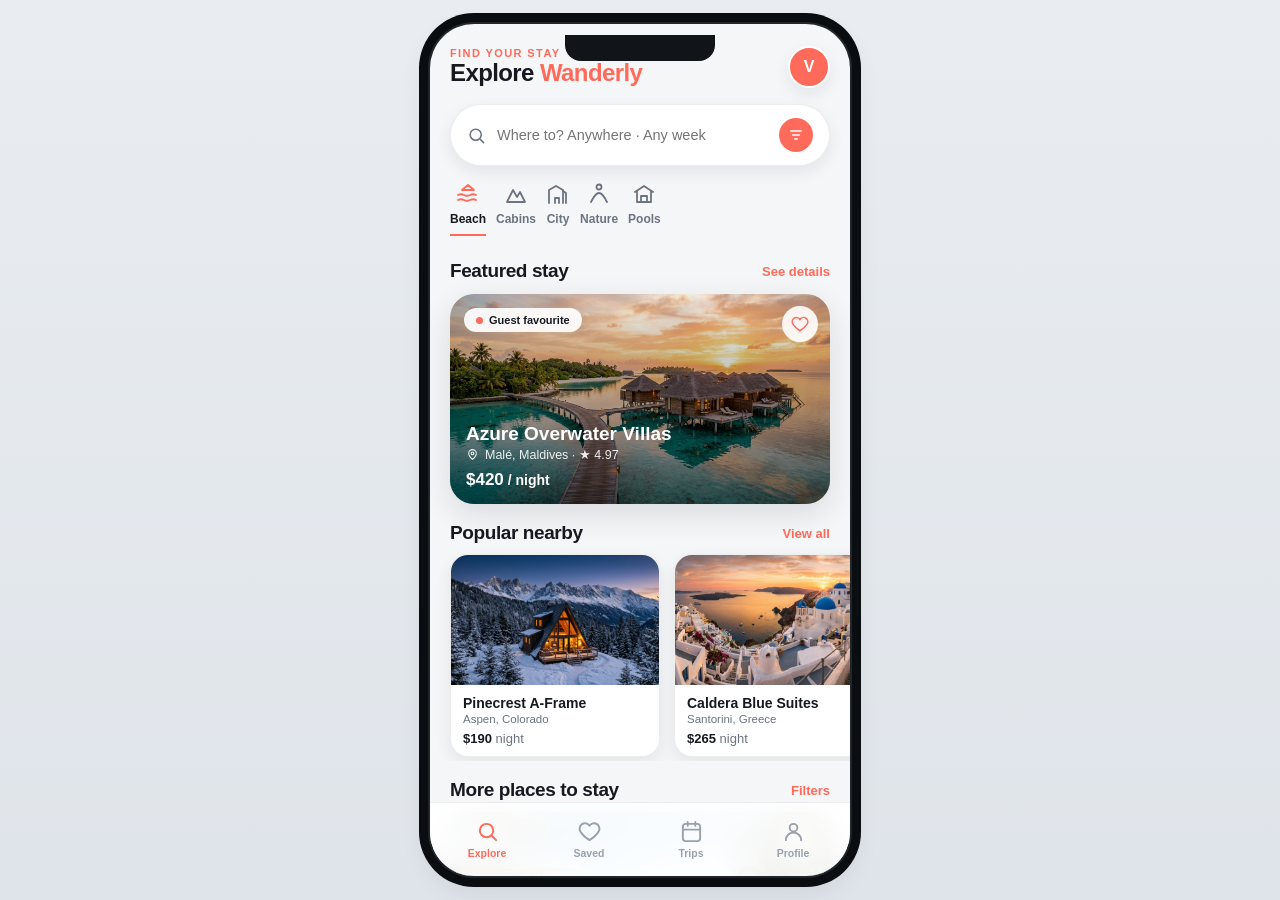
==== index.html @ ebbc182e "Wanderly — stays & travel booking app UI (6 screens, light theme)" ====
<!DOCTYPE html>
<html lang="en">
<head>
  <meta charset="UTF-8" />
  <meta name="viewport" content="width=device-width, initial-scale=1, viewport-fit=cover" />
  <meta name="theme-color" content="#f5f6f8" />
  <meta name="description" content="Wanderly — a clean, light-themed stays & travel booking app UI concept. 6 responsive screens, no dependencies." />
  <title>Wanderly — Stays Booking App UI</title>
  <link rel="stylesheet" href="css/styles.css" />
</head>
<body>
<div class="device">
  <div class="app">

    <!-- ===================== EXPLORE / HOME ===================== -->
    <main class="screen is-active" id="s-explore" aria-label="Explore">
      <div class="top">
        <div>
          <div class="eyebrow" style="color:var(--accent)">Find your stay</div>
          <h1>Explore <span>Wanderly</span></h1>
        </div>
        <button class="avatar letter" data-go="profile" aria-label="Profile">V</button>
      </div>

      <div class="searchbar">
        <svg viewBox="0 0 24 24" fill="none" stroke="currentColor" stroke-width="2" stroke-linecap="round"><circle cx="11" cy="11" r="7"/><path d="M21 21l-4-4"/></svg>
        <input placeholder="Where to? Anywhere · Any week" aria-label="Search destinations" />
        <span class="filter"><svg viewBox="0 0 24 24" fill="none" stroke="currentColor" stroke-width="2" stroke-linecap="round"><path d="M4 6h16M7 12h10M10 18h4"/></svg></span>
      </div>

      <div class="cats">
        <button class="cat is-active"><svg viewBox="0 0 24 24" fill="none" stroke="currentColor" stroke-width="1.8" stroke-linecap="round" stroke-linejoin="round"><path d="M2 18c2-1 4-1 6 0s4 1 6 0 4-1 6 0"/><path d="M2 13c2-1 4-1 6 0s4 1 6 0 4-1 6 0"/><path d="M12 3l6 5H6l6-5Z"/></svg>Beach</button>
        <button class="cat"><svg viewBox="0 0 24 24" fill="none" stroke="currentColor" stroke-width="1.8" stroke-linecap="round" stroke-linejoin="round"><path d="M3 20l6-12 4 7 3-5 5 10z"/></svg>Cabins</button>
        <button class="cat"><svg viewBox="0 0 24 24" fill="none" stroke="currentColor" stroke-width="1.8" stroke-linecap="round" stroke-linejoin="round"><path d="M3 21V8l7-4 7 4v13"/><path d="M9 21v-5h4v5"/><path d="M20 21V11l-3-2"/></svg>City</button>
        <button class="cat"><svg viewBox="0 0 24 24" fill="none" stroke="currentColor" stroke-width="1.8" stroke-linecap="round" stroke-linejoin="round"><path d="M4 20c3-6 5-9 8-9s5 3 8 9"/><circle cx="12" cy="5" r="2.5"/></svg>Nature</button>
        <button class="cat"><svg viewBox="0 0 24 24" fill="none" stroke="currentColor" stroke-width="1.8" stroke-linecap="round" stroke-linejoin="round"><path d="M3 10l9-6 9 6"/><path d="M5 9v11h14V9"/><path d="M9 20v-6h6v6"/></svg>Pools</button>
      </div>

      <div class="section-head"><div class="sec-title">Featured stay</div><button class="link" data-stay="beach">See details</button></div>
      <div class="feature" data-stay="beach">
        <img src="images/hero.jpg" alt="Azure Overwater Villas" />
        <div class="grad"></div>
        <span class="tag"><span class="dot"></span> Guest favourite</span>
        <button class="fav" data-fav aria-label="Save"><svg viewBox="0 0 24 24" fill="none" stroke="currentColor" stroke-width="2"><path d="M12 21s-7-4.5-9.5-9A5.2 5.2 0 0 1 12 6a5.2 5.2 0 0 1 9.5 6c-2.5 4.5-9.5 9-9.5 9Z"/></svg></button>
        <div class="info">
          <h3>Azure Overwater Villas</h3>
          <p><svg width="13" height="13" viewBox="0 0 24 24" fill="none" stroke="currentColor" stroke-width="2"><path d="M12 21s-7-6-7-11a7 7 0 0 1 14 0c0 5-7 11-7 11Z"/><circle cx="12" cy="10" r="2.5"/></svg> Malé, Maldives · ★ 4.97</p>
          <div class="price"><b>$420</b> / night</div>
        </div>
      </div>

      <div class="section-head"><div class="sec-title">Popular nearby</div><button class="link">View all</button></div>
      <div class="hscroll">
        <div class="hcard" data-stay="mountain"><div class="ph"><img src="images/mountain.jpg" alt=""></div><div class="b"><h3>Pinecrest A-Frame</h3><div class="loc">Aspen, Colorado</div><div class="price"><b>$190</b> <span class="muted">night</span></div></div></div>
        <div class="hcard" data-stay="city"><div class="ph"><img src="images/city.jpg" alt=""></div><div class="b"><h3>Caldera Blue Suites</h3><div class="loc">Santorini, Greece</div><div class="price"><b>$265</b> <span class="muted">night</span></div></div></div>
        <div class="hcard" data-stay="safari"><div class="ph"><img src="images/safari.jpg" alt=""></div><div class="b"><h3>Savanna Lodge</h3><div class="loc">Maasai Mara, Kenya</div><div class="price"><b>$310</b> <span class="muted">night</span></div></div></div>
      </div>

      <div class="section-head"><div class="sec-title">More places to stay</div><button class="link" data-go="search">Filters</button></div>
      <div class="listings">
        <article class="listing" data-stay="beachhouse">
          <div class="ph"><img src="images/beachhouse.jpg" alt=""><span class="badge">Pool</span><button class="fav" data-fav aria-label="Save"><svg viewBox="0 0 24 24" fill="none" stroke="currentColor" stroke-width="2"><path d="M12 21s-7-4.5-9.5-9A5.2 5.2 0 0 1 12 6a5.2 5.2 0 0 1 9.5 6c-2.5 4.5-9.5 9-9.5 9Z"/></svg></button></div>
          <div class="body"><div class="r1"><h3>Palmview Infinity Villa</h3><span class="stars"><svg viewBox="0 0 24 24" fill="currentColor"><path d="M12 2l2.9 6.3 6.9.6-5.2 4.6 1.6 6.8L12 17.8 5.8 20.9l1.6-6.8L2.2 8.9l6.9-.6z"/></svg>4.90</span></div><div class="loc"><svg viewBox="0 0 24 24" fill="none" stroke="currentColor" stroke-width="2"><path d="M12 21s-7-6-7-11a7 7 0 0 1 14 0c0 5-7 11-7 11Z"/></svg>Bali, Indonesia</div><div class="price"><b>$280</b> / night · free cancellation</div></div>
        </article>
        <article class="listing" data-stay="room">
          <div class="ph"><img src="images/room.jpg" alt=""><span class="badge">Central</span><button class="fav" data-fav aria-label="Save"><svg viewBox="0 0 24 24" fill="none" stroke="currentColor" stroke-width="2"><path d="M12 21s-7-4.5-9.5-9A5.2 5.2 0 0 1 12 6a5.2 5.2 0 0 1 9.5 6c-2.5 4.5-9.5 9-9.5 9Z"/></svg></button></div>
          <div class="body"><div class="r1"><h3>The Nordic Loft</h3><span class="stars"><svg viewBox="0 0 24 24" fill="currentColor"><path d="M12 2l2.9 6.3 6.9.6-5.2 4.6 1.6 6.8L12 17.8 5.8 20.9l1.6-6.8L2.2 8.9l6.9-.6z"/></svg>4.85</span></div><div class="loc"><svg viewBox="0 0 24 24" fill="none" stroke="currentColor" stroke-width="2"><path d="M12 21s-7-6-7-11a7 7 0 0 1 14 0c0 5-7 11-7 11Z"/></svg>Copenhagen, Denmark</div><div class="price"><b>$145</b> / night · superhost</div></div>
        </article>
      </div>
    </main>

    <!-- ===================== SEARCH RESULTS ===================== -->
    <main class="screen" id="s-search" aria-label="Search results">
      <div class="topbar">
        <button class="back" data-go="explore" aria-label="Back"><svg viewBox="0 0 24 24" fill="none" stroke="currentColor" stroke-width="2.2" stroke-linecap="round" stroke-linejoin="round"><path d="M15 18l-6-6 6-6"/></svg></button>
        <div><h2>Bali, Indonesia</h2><div class="muted" style="font-size:12.5px">Aug 20–25 · 2 guests · 128 stays</div></div>
      </div>
      <div class="cats" style="padding-top:6px">
        <button class="cat is-active"><svg viewBox="0 0 24 24" fill="none" stroke="currentColor" stroke-width="1.8" stroke-linecap="round"><path d="M4 6h16M7 12h10M10 18h4"/></svg>Filters</button>
        <button class="cat"><svg viewBox="0 0 24 24" fill="none" stroke="currentColor" stroke-width="1.8" stroke-linecap="round"><path d="M12 2v20M2 12h20"/></svg>Price</button>
        <button class="cat"><svg viewBox="0 0 24 24" fill="none" stroke="currentColor" stroke-width="1.8" stroke-linecap="round" stroke-linejoin="round"><path d="M3 10l9-6 9 6"/><path d="M5 9v11h14V9"/></svg>Type</button>
        <button class="cat"><svg viewBox="0 0 24 24" fill="none" stroke="currentColor" stroke-width="1.8" stroke-linecap="round"><path d="M12 2l2.9 6.3 6.9.6-5.2 4.6 1.6 6.8L12 17.8"/></svg>Rating</button>
      </div>
      <div class="listings" style="padding-top:8px">
        <article class="listing" data-stay="beachhouse"><div class="ph"><img src="images/beachhouse.jpg" alt=""><span class="badge">Pool</span><button class="fav" data-fav><svg viewBox="0 0 24 24" fill="none" stroke="currentColor" stroke-width="2"><path d="M12 21s-7-4.5-9.5-9A5.2 5.2 0 0 1 12 6a5.2 5.2 0 0 1 9.5 6c-2.5 4.5-9.5 9-9.5 9Z"/></svg></button></div><div class="body"><div class="r1"><h3>Palmview Infinity Villa</h3><span class="stars"><svg viewBox="0 0 24 24" fill="currentColor"><path d="M12 2l2.9 6.3 6.9.6-5.2 4.6 1.6 6.8L12 17.8 5.8 20.9l1.6-6.8L2.2 8.9l6.9-.6z"/></svg>4.90</span></div><div class="loc"><svg viewBox="0 0 24 24" fill="none" stroke="currentColor" stroke-width="2"><path d="M12 21s-7-6-7-11a7 7 0 0 1 14 0c0 5-7 11-7 11Z"/></svg>Uluwatu, Bali</div><div class="price"><b>$280</b> / night</div></div></article>
        <article class="listing" data-stay="beach"><div class="ph"><img src="images/hero.jpg" alt=""><span class="badge">Guest favourite</span><button class="fav" data-fav><svg viewBox="0 0 24 24" fill="none" stroke="currentColor" stroke-width="2"><path d="M12 21s-7-4.5-9.5-9A5.2 5.2 0 0 1 12 6a5.2 5.2 0 0 1 9.5 6c-2.5 4.5-9.5 9-9.5 9Z"/></svg></button></div><div class="body"><div class="r1"><h3>Azure Overwater Villas</h3><span class="stars"><svg viewBox="0 0 24 24" fill="currentColor"><path d="M12 2l2.9 6.3 6.9.6-5.2 4.6 1.6 6.8L12 17.8 5.8 20.9l1.6-6.8L2.2 8.9l6.9-.6z"/></svg>4.97</span></div><div class="loc"><svg viewBox="0 0 24 24" fill="none" stroke="currentColor" stroke-width="2"><path d="M12 21s-7-6-7-11a7 7 0 0 1 14 0c0 5-7 11-7 11Z"/></svg>Nusa Dua, Bali</div><div class="price"><b>$420</b> / night</div></div></article>
        <article class="listing" data-stay="room"><div class="ph"><img src="images/room.jpg" alt=""><span class="badge">Central</span><button class="fav" data-fav><svg viewBox="0 0 24 24" fill="none" stroke="currentColor" stroke-width="2"><path d="M12 21s-7-4.5-9.5-9A5.2 5.2 0 0 1 12 6a5.2 5.2 0 0 1 9.5 6c-2.5 4.5-9.5 9-9.5 9Z"/></svg></button></div><div class="body"><div class="r1"><h3>The Nordic Loft</h3><span class="stars"><svg viewBox="0 0 24 24" fill="currentColor"><path d="M12 2l2.9 6.3 6.9.6-5.2 4.6 1.6 6.8L12 17.8 5.8 20.9l1.6-6.8L2.2 8.9l6.9-.6z"/></svg>4.85</span></div><div class="loc"><svg viewBox="0 0 24 24" fill="none" stroke="currentColor" stroke-width="2"><path d="M12 21s-7-6-7-11a7 7 0 0 1 14 0c0 5-7 11-7 11Z"/></svg>Seminyak, Bali</div><div class="price"><b>$145</b> / night</div></div></article>
      </div>
    </main>

    <!-- ===================== PROPERTY DETAIL ===================== -->
    <main class="screen" id="s-detail" aria-label="Property detail" style="padding-bottom:calc(env(safe-area-inset-bottom) + 92px)">
      <div class="gallery">
        <img id="dImg" src="images/hero.jpg" alt="Stay photo" />
        <button class="back-abs" data-go="explore" aria-label="Back"><svg viewBox="0 0 24 24" fill="none" stroke="currentColor" stroke-width="2.2" stroke-linecap="round" stroke-linejoin="round"><path d="M15 18l-6-6 6-6"/></svg></button>
        <button class="fav-abs" data-fav aria-label="Save"><svg viewBox="0 0 24 24" fill="none" stroke="currentColor" stroke-width="2"><path d="M12 21s-7-4.5-9.5-9A5.2 5.2 0 0 1 12 6a5.2 5.2 0 0 1 9.5 6c-2.5 4.5-9.5 9-9.5 9Z"/></svg></button>
        <div class="dots"><i class="on"></i><i></i><i></i><i></i></div>
      </div>
      <div class="detail-body">
        <h1 id="dName">Azure Overwater Villas</h1>
        <div class="sub">
          <span class="loc"><svg viewBox="0 0 24 24" fill="none" stroke="currentColor" stroke-width="2"><path d="M12 21s-7-6-7-11a7 7 0 0 1 14 0c0 5-7 11-7 11Z"/><circle cx="12" cy="10" r="2.5"/></svg><span id="dLoc">Malé, Maldives</span></span>
          <span class="stars"><svg viewBox="0 0 24 24" fill="currentColor"><path d="M12 2l2.9 6.3 6.9.6-5.2 4.6 1.6 6.8L12 17.8 5.8 20.9l1.6-6.8L2.2 8.9l6.9-.6z"/></svg><span id="dRating">4.97</span> <span class="muted" id="dReviews" style="font-weight:600">(284 reviews)</span></span>
        </div>

        <div class="host">
          <div class="h-av" id="dHostLetter">A</div>
          <div><b>Hosted by Amara</b><span>Superhost · 6 years hosting</span></div>
          <button class="msg" aria-label="Message host"><svg viewBox="0 0 24 24" fill="none" stroke="currentColor" stroke-width="2" stroke-linecap="round" stroke-linejoin="round"><path d="M21 15a2 2 0 0 1-2 2H7l-4 4V5a2 2 0 0 1 2-2h14a2 2 0 0 1 2 2z"/></svg></button>
        </div>

        <div class="sec-title" style="margin-bottom:12px">What this place offers</div>
        <div class="amenities">
          <div class="amenity"><span class="ic"><svg viewBox="0 0 24 24" fill="none" stroke="currentColor" stroke-width="2" stroke-linecap="round"><path d="M5 13a7 7 0 0 1 14 0"/><path d="M3 13h18M12 3v3"/></svg></span> Free WiFi</div>
          <div class="amenity"><span class="ic"><svg viewBox="0 0 24 24" fill="none" stroke="currentColor" stroke-width="2" stroke-linecap="round" stroke-linejoin="round"><path d="M2 15c2-1 4-1 6 0s4 1 6 0 4-1 6 0"/><path d="M2 19c2-1 4-1 6 0s4 1 6 0 4-1 6 0"/><path d="M6 11V5a2 2 0 0 1 4 0"/></svg></span> Infinity pool</div>
          <div class="amenity"><span class="ic"><svg viewBox="0 0 24 24" fill="none" stroke="currentColor" stroke-width="2" stroke-linecap="round" stroke-linejoin="round"><path d="M3 9l9-6 9 6v11H3z"/><path d="M9 21v-6h6v6"/></svg></span> Ocean view</div>
          <div class="amenity"><span class="ic"><svg viewBox="0 0 24 24" fill="none" stroke="currentColor" stroke-width="2" stroke-linecap="round" stroke-linejoin="round"><rect x="3" y="11" width="18" height="10" rx="2"/><path d="M7 11V7a5 5 0 0 1 10 0v4"/></svg></span> Self check-in</div>
          <div class="amenity"><span class="ic"><svg viewBox="0 0 24 24" fill="none" stroke="currentColor" stroke-width="2" stroke-linecap="round" stroke-linejoin="round"><path d="M3 7h18v10H3z"/><path d="M3 10h18"/></svg></span> Breakfast</div>
          <div class="amenity"><span class="ic"><svg viewBox="0 0 24 24" fill="none" stroke="currentColor" stroke-width="2" stroke-linecap="round" stroke-linejoin="round"><circle cx="12" cy="12" r="9"/><path d="M12 7v5l3 2"/></svg></span> 24/7 concierge</div>
        </div>

        <div class="sec-title" style="margin:20px 0 6px">About this stay</div>
        <p class="about">Wake up above a turquoise lagoon in a private overwater villa. Floor-to-ceiling glass, a sun deck with direct ocean access, and a personal concierge. The ultimate escape for couples and families seeking calm and luxury.</p>
      </div>
      <div class="reserve-bar">
        <div class="p"><b id="dPrice">$420</b> <span>/ night · Aug 20–25</span></div>
        <button class="btn btn-primary" id="reserveBtn">Reserve</button>
      </div>
    </main>

    <!-- ===================== BOOKING / CHECKOUT ===================== -->
    <main class="screen" id="s-booking" aria-label="Booking" style="padding-bottom:calc(env(safe-area-inset-bottom) + 96px)">
      <div class="topbar">
        <button class="back" data-go="detail" aria-label="Back"><svg viewBox="0 0 24 24" fill="none" stroke="currentColor" stroke-width="2.2" stroke-linecap="round" stroke-linejoin="round"><path d="M15 18l-6-6 6-6"/></svg></button>
        <div><h2>Confirm &amp; pay</h2></div>
      </div>

      <div class="pad">
        <div class="card mini-listing" style="margin-bottom:16px">
          <img id="bImg" src="images/hero.jpg" alt="">
          <div><b id="bName">Azure Overwater Villas</b><span id="bLoc">Malé, Maldives</span><span class="stars" style="margin-top:4px"><svg viewBox="0 0 24 24" fill="currentColor"><path d="M12 2l2.9 6.3 6.9.6-5.2 4.6 1.6 6.8L12 17.8 5.8 20.9l1.6-6.8L2.2 8.9l6.9-.6z"/></svg>4.97 · Guest favourite</span></div>
        </div>

        <div class="eyebrow" style="margin-bottom:8px">Your trip</div>
        <div class="card" style="margin-bottom:16px">
          <div class="field"><div><div class="lbl">Dates</div><div class="val">Aug 20 – 25, 2026</div></div><button class="link">Edit</button></div>
          <div class="field"><div><div class="lbl">Nights</div><div class="val" id="bNights">5 nights</div></div>
            <div class="stepper"><button id="nMinus" aria-label="Fewer nights">−</button><b id="bNightsN">5</b><button id="nPlus" aria-label="More nights">+</button></div>
          </div>
          <div class="field"><div><div class="lbl">Guests</div><div class="val"><span id="bGuests">2</span> guests</div></div>
            <div class="stepper"><button id="gMinus" aria-label="Fewer guests">−</button><b id="bGuestsN">2</b><button id="gPlus" aria-label="More guests">+</button></div>
          </div>
        </div>

        <div class="eyebrow" style="margin-bottom:8px">Price details</div>
        <div class="card" style="margin-bottom:16px">
          <div class="breakdown">
            <div class="line"><span id="bLineNights">$420 × 5 nights</span><span id="bSub">$2,100</span></div>
            <div class="line"><span>Cleaning fee</span><span>$45</span></div>
            <div class="line"><span>Service fee</span><span id="bFee">$252</span></div>
            <div class="line total"><span>Total (USD)</span><span id="bTotal">$2,397</span></div>
          </div>
        </div>

        <div class="eyebrow" style="margin-bottom:8px">Pay with</div>
        <div class="card pay" style="margin-bottom:6px">
          <span class="brand">VISA</span>
          <div><b>•••• •••• •••• 4291</b><span>Expires 08/28</span></div>
          <button class="chg">Change</button>
        </div>
        <div class="field-error" id="bookErr"></div>
      </div>

      <div class="reserve-bar">
        <div class="p"><b id="bTotal2">$2,397</b> <span>total</span></div>
        <button class="btn btn-primary" id="confirmBtn">Confirm &amp; pay</button>
      </div>
    </main>

    <!-- ===================== TRIPS ===================== -->
    <main class="screen" id="s-trips" aria-label="Trips">
      <div class="top"><div><h1 style="font-size:24px">Your trips</h1></div></div>
      <div class="tabs">
        <button class="tab is-active" data-tab="upcoming">Upcoming</button>
        <button class="tab" data-tab="past">Past</button>
      </div>
      <div class="pad" id="tripsUpcoming">
        <div class="trip" data-stay="beach"><img src="images/hero.jpg" alt=""><div class="t"><b>Azure Overwater Villas</b><div class="loc">Malé, Maldives</div><div class="when"><svg viewBox="0 0 24 24" fill="none" stroke="currentColor" stroke-width="2"><rect x="3" y="4" width="18" height="18" rx="3"/><path d="M3 10h18M8 2v4M16 2v4"/></svg>Aug 20 – 25, 2026</div></div><span class="status upcoming">Upcoming</span></div>
        <div class="trip" data-stay="mountain"><img src="images/mountain.jpg" alt=""><div class="t"><b>Pinecrest A-Frame Cabin</b><div class="loc">Aspen, Colorado</div><div class="when"><svg viewBox="0 0 24 24" fill="none" stroke="currentColor" stroke-width="2"><rect x="3" y="4" width="18" height="18" rx="3"/><path d="M3 10h18M8 2v4M16 2v4"/></svg>Dec 12 – 18, 2026</div></div><span class="status confirmed">Confirmed</span></div>
      </div>
      <div class="pad hidden" id="tripsPast">
        <div class="trip" data-stay="city"><img src="images/city.jpg" alt=""><div class="t"><b>Caldera Blue Suites</b><div class="loc">Santorini, Greece</div><div class="when"><svg viewBox="0 0 24 24" fill="none" stroke="currentColor" stroke-width="2"><rect x="3" y="4" width="18" height="18" rx="3"/><path d="M3 10h18M8 2v4M16 2v4"/></svg>May 3 – 9, 2026</div></div><span class="status confirmed">Completed</span></div>
        <div class="trip" data-stay="room"><img src="images/room.jpg" alt=""><div class="t"><b>The Nordic Loft</b><div class="loc">Copenhagen, Denmark</div><div class="when"><svg viewBox="0 0 24 24" fill="none" stroke="currentColor" stroke-width="2"><rect x="3" y="4" width="18" height="18" rx="3"/><path d="M3 10h18M8 2v4M16 2v4"/></svg>Feb 1 – 4, 2026</div></div><span class="status confirmed">Completed</span></div>
      </div>
    </main>

    <!-- ===================== PROFILE ===================== -->
    <main class="screen" id="s-profile" aria-label="Profile">
      <div class="top"><div><h1 style="font-size:24px">Profile</h1></div></div>
      <div class="p-head">
        <div class="big letter">V</div>
        <h2>Victor Mwangi</h2>
        <p>victor@email.com · Member since 2026</p>
      </div>
      <div class="kpis">
        <div class="kpi"><b class="accent">12</b><span>trips</span></div>
        <div class="kpi"><b>8</b><span>saved</span></div>
        <div class="kpi"><b>4.9</b><span>rating</span></div>
      </div>
      <div class="section-head"><div class="sec-title">Account</div></div>
      <div class="list-card">
        <button class="list-row"><span class="ic"><svg viewBox="0 0 24 24" fill="none" stroke="currentColor" stroke-width="2" stroke-linecap="round"><circle cx="12" cy="8" r="4"/><path d="M4 21a8 8 0 0 1 16 0"/></svg></span><b>Personal information</b><span class="chev">›</span></button>
        <button class="list-row" data-go="trips"><span class="ic"><svg viewBox="0 0 24 24" fill="none" stroke="currentColor" stroke-width="2" stroke-linecap="round"><rect x="3" y="4" width="18" height="18" rx="3"/><path d="M3 10h18M8 2v4M16 2v4"/></svg></span><b>My trips</b><span class="chev">›</span></button>
        <button class="list-row"><span class="ic"><svg viewBox="0 0 24 24" fill="none" stroke="currentColor" stroke-width="2"><path d="M12 21s-7-4.5-9.5-9A5.2 5.2 0 0 1 12 6a5.2 5.2 0 0 1 9.5 6c-2.5 4.5-9.5 9-9.5 9Z"/></svg></span><b>Wishlists</b><span class="chev">›</span></button>
        <button class="list-row"><span class="ic"><svg viewBox="0 0 24 24" fill="none" stroke="currentColor" stroke-width="2"><rect x="2" y="5" width="20" height="14" rx="3"/><path d="M2 10h20"/></svg></span><b>Payment methods</b><span class="chev">›</span></button>
      </div>
      <div class="section-head"><div class="sec-title">Settings</div></div>
      <div class="list-card" style="margin-bottom:20px">
        <button class="list-row"><span class="ic"><svg viewBox="0 0 24 24" fill="none" stroke="currentColor" stroke-width="2" stroke-linecap="round"><path d="M18 8a6 6 0 1 0-12 0c0 7-3 9-3 9h18s-3-2-3-9"/></svg></span><b>Notifications</b><span class="chev">›</span></button>
        <button class="list-row"><span class="ic"><svg viewBox="0 0 24 24" fill="none" stroke="currentColor" stroke-width="2" stroke-linecap="round"><circle cx="12" cy="12" r="9"/><path d="M2 12h20M12 3a15 15 0 0 1 0 18M12 3a15 15 0 0 0 0 18"/></svg></span><b>Language &amp; currency</b><span class="chev">›</span></button>
        <button class="list-row"><span class="ic"><svg viewBox="0 0 24 24" fill="none" stroke="currentColor" stroke-width="2" stroke-linecap="round"><path d="M9 21H5a2 2 0 0 1-2-2V5a2 2 0 0 1 2-2h4M16 17l5-5-5-5M21 12H9"/></svg></span><b style="color:var(--accent-dark)">Log out</b><span class="chev">›</span></button>
      </div>
    </main>

    <!-- ===================== BOTTOM NAV ===================== -->
    <nav class="nav" aria-label="Primary">
      <button class="nav-item is-active" data-go="explore" aria-current="page"><svg viewBox="0 0 24 24" fill="none" stroke="currentColor" stroke-width="2" stroke-linecap="round"><circle cx="11" cy="11" r="7"/><path d="M21 21l-4-4"/></svg>Explore</button>
      <button class="nav-item" data-go="search"><svg viewBox="0 0 24 24" fill="none" stroke="currentColor" stroke-width="2" stroke-linecap="round" stroke-linejoin="round"><path d="M12 21s-7-4.5-9.5-9A5.2 5.2 0 0 1 12 6a5.2 5.2 0 0 1 9.5 6c-2.5 4.5-9.5 9-9.5 9Z"/></svg>Saved</button>
      <button class="nav-item" data-go="trips"><svg viewBox="0 0 24 24" fill="none" stroke="currentColor" stroke-width="2" stroke-linecap="round" stroke-linejoin="round"><rect x="3" y="4" width="18" height="18" rx="3"/><path d="M3 10h18M8 2v4M16 2v4"/></svg>Trips</button>
      <button class="nav-item" data-go="profile"><svg viewBox="0 0 24 24" fill="none" stroke="currentColor" stroke-width="2" stroke-linecap="round" stroke-linejoin="round"><circle cx="12" cy="8" r="4"/><path d="M4 21a8 8 0 0 1 16 0"/></svg>Profile</button>
    </nav>

    <!-- TOAST -->
    <div class="toast" id="toast" role="status" aria-live="polite">
      <svg viewBox="0 0 24 24" fill="none" stroke="currentColor" stroke-width="2.4" stroke-linecap="round" stroke-linejoin="round"><path d="M20 6 9 17l-5-5"/></svg>
      <span class="toast-msg">Done</span>
    </div>

  </div>
</div>
<script src="js/app.js"></script>
</body>
</html>
---- css/styles.css ----
/* =============================================================================
   Wanderly — Stays Booking App UI  ·  styles.css  (light theme)
   Design tokens → base → layout → components → states → responsive
   All original SVG icons in markup. System font stack. No dependencies.
   ========================================================================== */

/* ---------- Design tokens ---------- */
:root{
  --bg:#f5f6f8;
  --surface:#ffffff;
  --surface-2:#eef1f4;
  --text:#161a20;
  --muted:#6b7480;
  --muted-2:#98a1ac;
  --accent:#ff6a5a;            /* warm coral */
  --accent-dark:#f0503f;
  --accent-soft:#fff0ee;
  --teal:#0e9f9a;
  --gold:#f6b73c;
  --stroke:rgba(20,26,32,.08);
  --stroke-2:rgba(20,26,32,.14);
  --shadow:0 10px 30px rgba(20,26,32,.12);
  --shadow-sm:0 6px 16px rgba(20,26,32,.08);
  --r-lg:24px; --r-md:18px; --r-sm:12px; --r-pill:999px;
  --font:-apple-system,BlinkMacSystemFont,"Segoe UI",Roboto,"Helvetica Neue",Arial,sans-serif;
  --ease:cubic-bezier(.4,0,.2,1); --dur:.24s;
}

/* ---------- Reset / base ---------- */
*,*::before,*::after{box-sizing:border-box}
*{margin:0;padding:0;-webkit-tap-highlight-color:transparent}
html{ -webkit-text-size-adjust:100%;text-size-adjust:100% }
html,body{height:100%}
img,svg{display:block;max-width:100%}
button{font:inherit;color:inherit;cursor:pointer;border:none;background:none}
input{font:inherit;color:inherit}
:focus-visible{outline:2px solid var(--accent);outline-offset:2px;border-radius:6px}
body{
  font-family:var(--font);color:var(--text);
  background:linear-gradient(180deg,#e9edf1,#dfe4ea);
  min-height:100vh;min-height:100dvh;display:flex;align-items:center;justify-content:center;
}

/* ---------- Device frame (desktop showcase → full bleed on phones) ---------- */
.device{width:100%;max-width:420px;height:100dvh;position:relative;background:var(--bg);overflow:hidden}
.app{position:absolute;inset:0}
.screen{
  position:absolute;inset:0;padding:calc(env(safe-area-inset-top) + 8px) 0 calc(env(safe-area-inset-bottom) + 88px);
  overflow-y:auto;overflow-x:hidden;display:none;
  -webkit-overflow-scrolling:touch;scrollbar-width:none;animation:fade var(--dur) var(--ease);
}
.screen::-webkit-scrollbar{display:none}
.screen.is-active{display:block}
@keyframes fade{from{opacity:0;transform:translateY(6px)}to{opacity:1;transform:none}}
.pad{padding-left:20px;padding-right:20px}

/* ---------- Utilities ---------- */
.row{display:flex;align-items:center}
.between{justify-content:space-between}
.muted{color:var(--muted)}
.hidden{display:none!important}
.eyebrow{font-size:11px;letter-spacing:1.4px;text-transform:uppercase;color:var(--muted);font-weight:800}
.sec-title{font-size:19px;font-weight:800;letter-spacing:-.4px}
.link{color:var(--accent);font-weight:700;font-size:13px}
.stars{color:var(--gold);display:inline-flex;align-items:center;gap:3px;font-weight:800;font-size:13px}
.stars svg{width:14px;height:14px}

/* ---------- Top / greeting ---------- */
.top{padding:14px 20px 6px;display:flex;align-items:center;justify-content:space-between}
.top h1{font-size:24px;font-weight:850;letter-spacing:-.6px}
.top h1 span{color:var(--accent)}
.avatar{width:42px;height:42px;border-radius:50%;overflow:hidden;border:2px solid var(--surface);box-shadow:var(--shadow-sm)}
.avatar img{width:100%;height:100%;object-fit:cover}
.avatar.letter{background:var(--accent);color:#fff;display:grid;place-items:center;font-weight:800;font-size:16px}

/* ---------- Search bar ---------- */
.searchbar{margin:10px 20px 0;background:var(--surface);border:1px solid var(--stroke);border-radius:var(--r-pill);
  padding:13px 16px;display:flex;align-items:center;gap:11px;box-shadow:var(--shadow-sm)}
.searchbar svg{width:19px;height:19px;color:var(--muted);flex:0 0 auto}
.searchbar input{border:none;background:none;outline:none;flex:1;font-size:14.5px}
.searchbar .filter{width:34px;height:34px;border-radius:50%;background:var(--accent);color:#fff;display:grid;place-items:center;flex:0 0 auto}
.searchbar .filter svg{width:16px;height:16px;color:#fff}

/* ---------- Category chips ---------- */
.cats{display:flex;gap:10px;overflow-x:auto;padding:16px 20px 6px;scrollbar-width:none}
.cats::-webkit-scrollbar{display:none}
.cat{flex:0 0 auto;display:flex;flex-direction:column;align-items:center;gap:6px;color:var(--muted);font-size:12px;font-weight:700;padding-bottom:8px;border-bottom:2px solid transparent}
.cat svg{width:24px;height:24px}
.cat.is-active{color:var(--text);border-bottom-color:var(--accent)}
.cat.is-active svg{color:var(--accent)}

/* ---------- Featured hero card ---------- */
.feature{margin:8px 20px 0;border-radius:var(--r-lg);overflow:hidden;position:relative;height:210px;box-shadow:var(--shadow)}
.feature img{width:100%;height:100%;object-fit:cover}
.feature .grad{position:absolute;inset:0;background:linear-gradient(180deg,rgba(0,0,0,.05),rgba(0,0,0,.55))}
.feature .tag{position:absolute;top:14px;left:14px;background:rgba(255,255,255,.92);color:var(--text);font-size:11px;font-weight:800;padding:6px 12px;border-radius:var(--r-pill);display:flex;align-items:center;gap:6px}
.feature .tag .dot{width:7px;height:7px;border-radius:50%;background:var(--accent)}
.feature .fav{position:absolute;top:12px;right:12px;width:36px;height:36px;border-radius:50%;background:rgba(255,255,255,.9);display:grid;place-items:center}
.feature .fav svg{width:18px;height:18px;color:var(--accent)}
.feature .info{position:absolute;left:16px;right:16px;bottom:14px;color:#fff}
.feature .info h3{font-size:19px;font-weight:800}
.feature .info p{font-size:12.5px;opacity:.9;margin-top:2px;display:flex;align-items:center;gap:6px}
.feature .info .price{margin-top:8px;font-size:14px;font-weight:800}
.feature .info .price b{font-size:17px}

/* ---------- Listing cards ---------- */
.listings{display:flex;flex-direction:column;gap:16px;padding:6px 20px 0}
.listing{background:var(--surface);border:1px solid var(--stroke);border-radius:var(--r-lg);overflow:hidden;box-shadow:var(--shadow-sm);cursor:pointer;transition:transform var(--dur),box-shadow var(--dur)}
.listing:hover{transform:translateY(-2px);box-shadow:var(--shadow)}
.listing .ph{position:relative;height:170px}
.listing .ph img{width:100%;height:100%;object-fit:cover}
.listing .ph .fav{position:absolute;top:12px;right:12px;width:34px;height:34px;border-radius:50%;background:rgba(255,255,255,.9);display:grid;place-items:center}
.listing .ph .fav svg{width:17px;height:17px;color:var(--accent)}
.listing .ph .badge{position:absolute;top:12px;left:12px;background:rgba(255,255,255,.92);font-size:11px;font-weight:800;padding:5px 11px;border-radius:var(--r-pill);color:var(--text)}
.listing .body{padding:13px 15px}
.listing .body .r1{display:flex;align-items:center;justify-content:space-between}
.listing .body h3{font-size:15.5px;font-weight:800;letter-spacing:-.2px}
.listing .body .loc{color:var(--muted);font-size:12.5px;margin-top:3px;display:flex;align-items:center;gap:5px}
.listing .body .loc svg{width:13px;height:13px}
.listing .body .price{margin-top:9px;font-size:13px;color:var(--muted)}
.listing .body .price b{color:var(--text);font-size:16px;font-weight:850}

/* horizontal scroller variant */
.hscroll{display:flex;gap:14px;overflow-x:auto;padding:6px 20px 4px;scrollbar-width:none}
.hscroll::-webkit-scrollbar{display:none}
.hcard{flex:0 0 210px;background:var(--surface);border:1px solid var(--stroke);border-radius:var(--r-md);overflow:hidden;box-shadow:var(--shadow-sm);cursor:pointer}
.hcard .ph{height:130px;position:relative}
.hcard .ph img{width:100%;height:100%;object-fit:cover}
.hcard .b{padding:10px 12px}
.hcard h3{font-size:14px;font-weight:800}
.hcard .loc{font-size:11.5px;color:var(--muted);margin-top:2px}
.hcard .price{font-size:13px;margin-top:6px}
.hcard .price b{font-weight:850}

/* ---------- Bottom nav ---------- */
.nav{position:absolute;left:0;right:0;bottom:0;z-index:40;height:calc(env(safe-area-inset-bottom) + 74px);
  padding:0 6px calc(env(safe-area-inset-bottom) + 12px);background:rgba(255,255,255,.94);
  -webkit-backdrop-filter:blur(12px);backdrop-filter:blur(12px);border-top:1px solid var(--stroke);
  display:flex;align-items:center;justify-content:space-around}
@supports not ((backdrop-filter:blur(1px)) or (-webkit-backdrop-filter:blur(1px))){.nav{background:#fff}}
.nav-item{display:flex;flex-direction:column;align-items:center;gap:4px;color:var(--muted-2);font-size:10.5px;font-weight:700;flex:1;padding-top:12px;transition:color .15s}
.nav-item svg{width:23px;height:23px}
.nav-item.is-active{color:var(--accent)}

/* ---------- Top bar (secondary) ---------- */
.topbar{display:flex;align-items:center;gap:12px;padding:14px 20px 8px}
.topbar .back{width:40px;height:40px;border-radius:50%;background:var(--surface);border:1px solid var(--stroke);display:grid;place-items:center;box-shadow:var(--shadow-sm)}
.topbar .back svg{width:18px;height:18px}
.topbar h2{font-size:19px;font-weight:850;letter-spacing:-.3px}
.topbar .actions{margin-left:auto;display:flex;gap:8px}
.topbar .actions .ib{width:40px;height:40px;border-radius:50%;background:var(--surface);border:1px solid var(--stroke);display:grid;place-items:center;box-shadow:var(--shadow-sm)}
.topbar .actions .ib svg{width:18px;height:18px;color:var(--text)}

/* ---------- Property detail ---------- */
.gallery{position:relative;height:300px}
.gallery img{width:100%;height:100%;object-fit:cover}
.gallery .back-abs{position:absolute;top:calc(env(safe-area-inset-top) + 14px);left:16px;width:40px;height:40px;border-radius:50%;background:rgba(255,255,255,.92);display:grid;place-items:center;box-shadow:var(--shadow-sm)}
.gallery .back-abs svg{width:18px;height:18px}
.gallery .fav-abs{position:absolute;top:calc(env(safe-area-inset-top) + 14px);right:16px;width:40px;height:40px;border-radius:50%;background:rgba(255,255,255,.92);display:grid;place-items:center;box-shadow:var(--shadow-sm)}
.gallery .fav-abs svg{width:18px;height:18px;color:var(--accent)}
.gallery .dots{position:absolute;bottom:14px;left:50%;transform:translateX(-50%);display:flex;gap:6px}
.gallery .dots i{width:7px;height:7px;border-radius:50%;background:rgba(255,255,255,.6)}
.gallery .dots i.on{background:#fff;width:18px;border-radius:4px}
.detail-body{padding:18px 20px 0}
.detail-body h1{font-size:22px;font-weight:850;letter-spacing:-.5px}
.detail-body .sub{display:flex;align-items:center;justify-content:space-between;margin-top:8px;font-size:13px;color:var(--muted)}
.detail-body .loc{display:flex;align-items:center;gap:6px}
.detail-body .loc svg{width:15px;height:15px;color:var(--accent)}
.host{display:flex;align-items:center;gap:12px;margin:18px 0;padding:14px 0;border-top:1px solid var(--stroke);border-bottom:1px solid var(--stroke)}
.host .h-av{width:46px;height:46px;border-radius:50%;background:var(--teal);color:#fff;display:grid;place-items:center;font-weight:800}
.host b{font-size:14.5px}
.host span{display:block;font-size:12px;color:var(--muted);margin-top:2px}
.host .msg{margin-left:auto;width:42px;height:42px;border-radius:50%;border:1px solid var(--stroke-2);display:grid;place-items:center}
.host .msg svg{width:18px;height:18px}
.amenities{display:grid;grid-template-columns:1fr 1fr;gap:12px;margin-top:6px}
.amenity{display:flex;align-items:center;gap:10px;font-size:13.5px;font-weight:600}
.amenity .ic{width:38px;height:38px;border-radius:11px;background:var(--surface-2);display:grid;place-items:center;flex:0 0 auto}
.amenity .ic svg{width:19px;height:19px;color:var(--teal)}
.about{font-size:13.5px;color:var(--muted);line-height:1.6;margin-top:8px}

/* ---------- Reserve bar (sticky) ---------- */
.reserve-bar{position:absolute;left:0;right:0;bottom:0;z-index:45;background:var(--surface);border-top:1px solid var(--stroke);
  padding:14px 20px calc(env(safe-area-inset-bottom) + 14px);display:flex;align-items:center;justify-content:space-between;box-shadow:0 -8px 24px rgba(20,26,32,.08)}
.reserve-bar .p b{font-size:20px;font-weight:850}
.reserve-bar .p span{color:var(--muted);font-size:12.5px}

/* ---------- Buttons ---------- */
.btn{border-radius:var(--r-md);padding:15px 22px;font-weight:800;font-size:15px;display:inline-flex;align-items:center;justify-content:center;gap:9px;transition:transform .12s,filter var(--dur)}
.btn-primary{background:var(--accent);color:#fff;box-shadow:0 10px 22px rgba(255,106,90,.35)}
.btn-primary:hover{filter:brightness(1.03)}
.btn-primary:active{transform:translateY(1px)}
.btn-primary[disabled]{opacity:.5;cursor:not-allowed;box-shadow:none}
.btn-block{width:100%}
.btn svg{width:18px;height:18px}

/* ---------- Booking / checkout ---------- */
.card{background:var(--surface);border:1px solid var(--stroke);border-radius:var(--r-lg);box-shadow:var(--shadow-sm)}
.mini-listing{display:flex;gap:12px;padding:12px;align-items:center}
.mini-listing img{width:70px;height:70px;border-radius:14px;object-fit:cover}
.mini-listing b{font-size:14px}
.mini-listing span{display:block;font-size:12px;color:var(--muted);margin-top:2px}
.field{padding:14px 16px;border-bottom:1px solid var(--stroke);display:flex;align-items:center;justify-content:space-between}
.field:last-child{border-bottom:none}
.field .lbl{font-size:12px;color:var(--muted);font-weight:700}
.field .val{font-size:14.5px;font-weight:800;margin-top:3px}
.stepper{display:flex;align-items:center;gap:14px}
.stepper button{width:34px;height:34px;border-radius:50%;border:1px solid var(--stroke-2);display:grid;place-items:center;font-size:18px;color:var(--text)}
.stepper button:hover{border-color:var(--accent);color:var(--accent)}
.stepper b{min-width:20px;text-align:center;font-size:16px;font-weight:800}
.breakdown{padding:4px 16px}
.breakdown .line{display:flex;justify-content:space-between;padding:11px 0;font-size:13.5px;color:var(--muted);border-bottom:1px solid var(--stroke)}
.breakdown .line.total{color:var(--text);font-weight:850;font-size:16px;border-bottom:none}
.pay{display:flex;align-items:center;gap:12px;padding:14px 16px}
.pay .brand{width:44px;height:30px;border-radius:6px;background:linear-gradient(135deg,#1a1f71,#3b3f9e);display:grid;place-items:center;color:#fff;font-weight:800;font-size:11px;letter-spacing:1px}
.pay b{font-size:14px}
.pay span{display:block;font-size:12px;color:var(--muted)}
.pay .chg{margin-left:auto;color:var(--accent);font-weight:700;font-size:13px}
.field-error{color:var(--accent-dark);font-size:12.5px;font-weight:700;padding:2px 4px;min-height:16px;display:flex;align-items:center;gap:6px}
.field-error svg{width:15px;height:15px}

/* ---------- Trips ---------- */
.tabs{display:flex;gap:8px;padding:6px 20px 10px}
.tab{flex:1;text-align:center;padding:10px;border-radius:var(--r-pill);font-weight:800;font-size:13px;color:var(--muted);background:var(--surface-2)}
.tab.is-active{background:var(--accent);color:#fff}
.trip{display:flex;gap:14px;align-items:center;background:var(--surface);border:1px solid var(--stroke);border-radius:var(--r-md);padding:12px;box-shadow:var(--shadow-sm);margin-bottom:12px}
.trip img{width:78px;height:78px;border-radius:14px;object-fit:cover;flex:0 0 auto}
.trip .t b{font-size:15px}
.trip .t .loc{font-size:12.5px;color:var(--muted);margin-top:3px}
.trip .t .when{font-size:12px;color:var(--teal);font-weight:800;margin-top:6px;display:flex;align-items:center;gap:6px}
.trip .t .when svg{width:13px;height:13px}
.status{margin-left:auto;font-size:10.5px;font-weight:800;padding:5px 10px;border-radius:var(--r-pill);align-self:flex-start}
.status.confirmed{background:rgba(14,159,154,.12);color:var(--teal)}
.status.upcoming{background:var(--accent-soft);color:var(--accent-dark)}

/* ---------- Profile ---------- */
.p-head{display:flex;flex-direction:column;align-items:center;gap:8px;padding:10px 0 6px}
.p-head .big{width:88px;height:88px;border-radius:50%;overflow:hidden;box-shadow:var(--shadow);border:3px solid #fff}
.p-head .big.letter{background:var(--accent);color:#fff;display:grid;place-items:center;font-size:34px;font-weight:850}
.p-head h2{font-size:21px;font-weight:850}
.p-head p{font-size:13px;color:var(--muted)}
.kpis{display:grid;grid-template-columns:repeat(3,1fr);gap:10px;padding:8px 20px 0}
.kpi{background:var(--surface);border:1px solid var(--stroke);border-radius:var(--r-md);padding:14px 8px;text-align:center;box-shadow:var(--shadow-sm)}
.kpi b{font-size:19px;display:block}
.kpi b.accent{color:var(--accent)}
.kpi span{font-size:10.5px;color:var(--muted)}
.list-card{background:var(--surface);border:1px solid var(--stroke);border-radius:var(--r-lg);overflow:hidden;box-shadow:var(--shadow-sm);margin:0 20px}
.list-row{display:flex;align-items:center;gap:13px;padding:15px 16px;border-bottom:1px solid var(--stroke);width:100%;text-align:left}
.list-row:last-child{border-bottom:none}
.list-row .ic{width:38px;height:38px;border-radius:11px;background:var(--surface-2);display:grid;place-items:center;flex:0 0 auto}
.list-row .ic svg{width:19px;height:19px;color:var(--text)}
.list-row b{font-size:14px}
.list-row .chev{margin-left:auto;color:var(--muted-2)}

/* ---------- Empty / toast ---------- */
.empty{display:flex;flex-direction:column;align-items:center;text-align:center;gap:10px;padding:44px 26px;color:var(--muted)}
.empty .e-ic{width:64px;height:64px;border-radius:20px;background:var(--accent-soft);color:var(--accent);display:grid;place-items:center}
.empty .e-ic svg{width:30px;height:30px}
.empty b{color:var(--text);font-size:16px}
.empty p{font-size:13px;max-width:230px;line-height:1.5}
.toast{position:absolute;left:50%;bottom:calc(env(safe-area-inset-bottom) + 90px);transform:translateX(-50%) translateY(16px);
  background:#161a20;color:#fff;padding:13px 18px;border-radius:var(--r-pill);font-size:13.5px;font-weight:700;
  display:flex;align-items:center;gap:9px;box-shadow:var(--shadow);opacity:0;pointer-events:none;transition:opacity var(--dur),transform var(--dur);z-index:80;white-space:nowrap}
.toast.is-visible{opacity:1;transform:translateX(-50%) translateY(0)}
.toast svg{width:18px;height:18px;color:#54e6b5}

.section-head{display:flex;align-items:center;justify-content:space-between;padding:18px 20px 4px}

/* ---------- Responsive: device frame on larger screens ---------- */
@media (min-width:600px){
  body{padding:24px}
  .device{height:min(880px,calc(100dvh - 48px));border-radius:44px;padding:11px;background:#111418;
    box-shadow:var(--shadow),0 0 0 2px #23282e,0 0 0 11px #0b0e11}
  .device::before{content:"";position:absolute;top:11px;left:50%;transform:translateX(-50%);width:150px;height:26px;background:#111418;border-bottom-left-radius:16px;border-bottom-right-radius:16px;z-index:60}
  .app{border-radius:34px;overflow:hidden;background:var(--bg)}
}
@media (prefers-reduced-motion:reduce){*{animation-duration:.001ms!important;transition-duration:.001ms!important}}
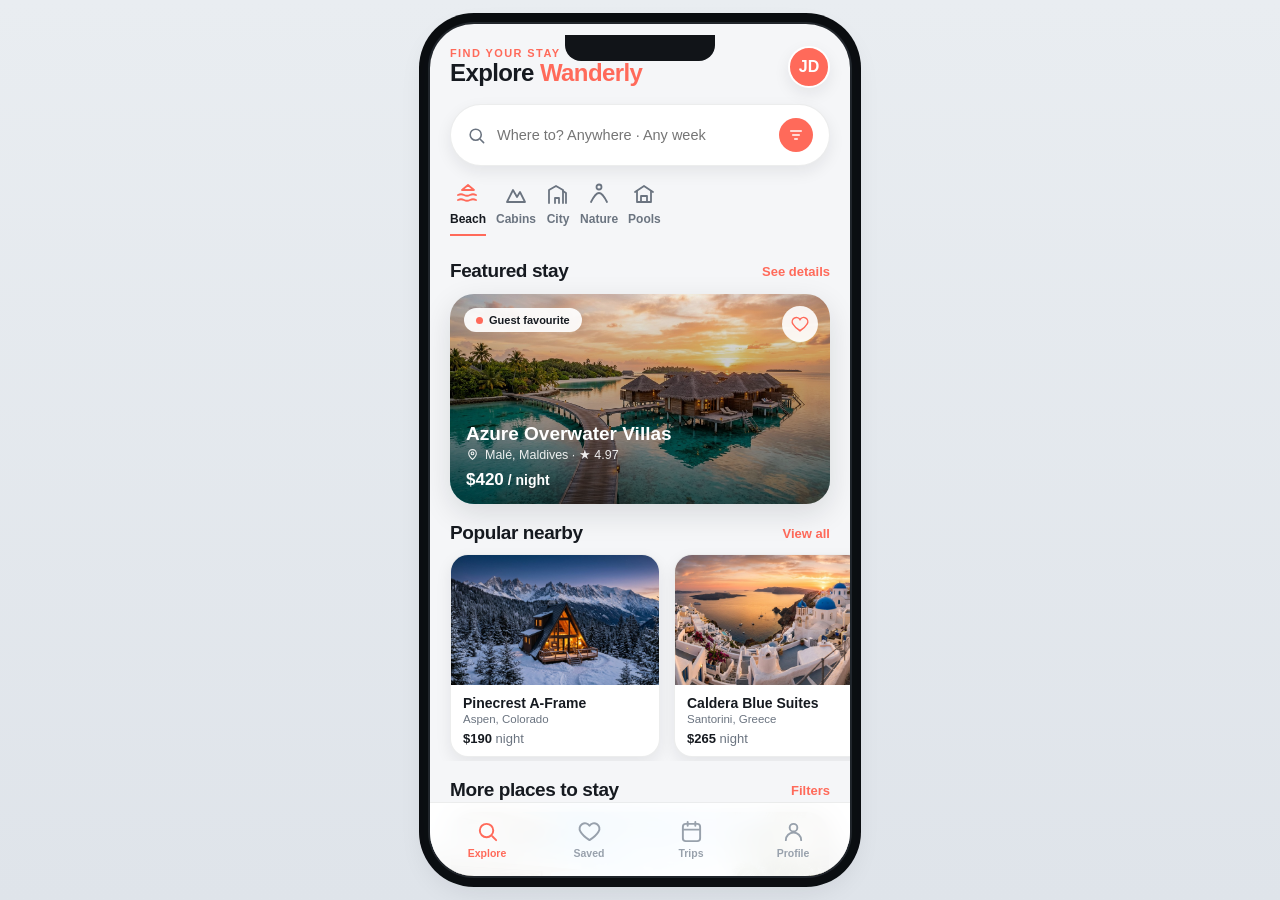
==== commit 094cbe1b: "Switch prototype identity to John Doe placeholder (johndoe@email.com) + refreshed screenshots" ====
--- a/index.html
+++ b/index.html
@@ -19,7 +19,7 @@
           <div class="eyebrow" style="color:var(--accent)">Find your stay</div>
           <h1>Explore <span>Wanderly</span></h1>
         </div>
-        <button class="avatar letter" data-go="profile" aria-label="Profile">V</button>
+        <button class="avatar letter" data-go="profile" aria-label="Profile">JD</button>
       </div>
 
       <div class="searchbar">
@@ -198,9 +198,9 @@
     <main class="screen" id="s-profile" aria-label="Profile">
       <div class="top"><div><h1 style="font-size:24px">Profile</h1></div></div>
       <div class="p-head">
-        <div class="big letter">V</div>
-        <h2>Victor Mwangi</h2>
-        <p>victor@email.com · Member since 2026</p>
+        <div class="big letter">JD</div>
+        <h2>John Doe</h2>
+        <p>johndoe@email.com · Member since 2026</p>
       </div>
       <div class="kpis">
         <div class="kpi"><b class="accent">12</b><span>trips</span></div>
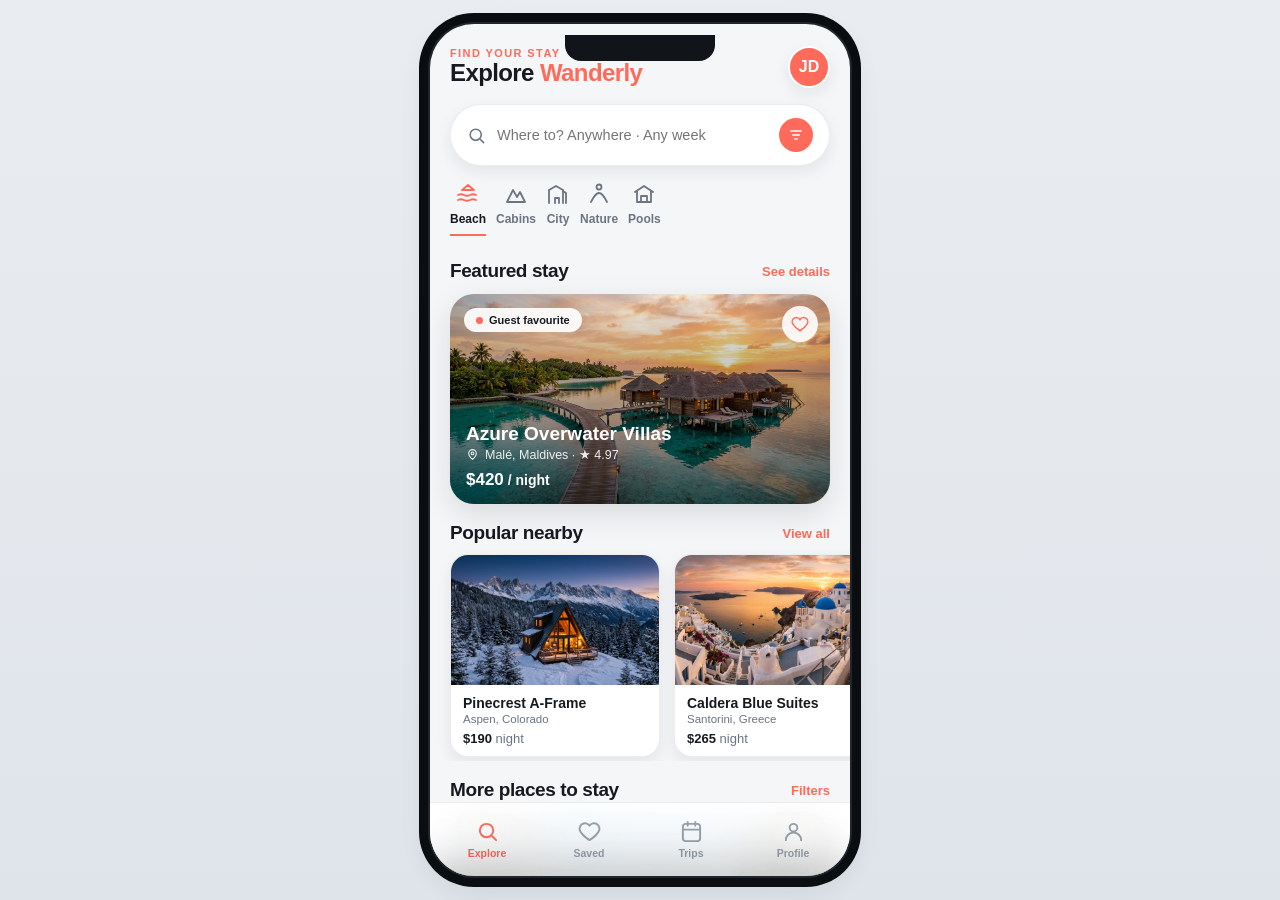
==== commit 02957d5c: "Profile: functional bottom sheets (personal info, payments, notifications, language/currency, log ou" ====
--- a/index.html
+++ b/index.html
@@ -209,16 +209,16 @@
       </div>
       <div class="section-head"><div class="sec-title">Account</div></div>
       <div class="list-card">
-        <button class="list-row"><span class="ic"><svg viewBox="0 0 24 24" fill="none" stroke="currentColor" stroke-width="2" stroke-linecap="round"><circle cx="12" cy="8" r="4"/><path d="M4 21a8 8 0 0 1 16 0"/></svg></span><b>Personal information</b><span class="chev">›</span></button>
+        <button class="list-row" data-sheet="personal"><span class="ic"><svg viewBox="0 0 24 24" fill="none" stroke="currentColor" stroke-width="2" stroke-linecap="round"><circle cx="12" cy="8" r="4"/><path d="M4 21a8 8 0 0 1 16 0"/></svg></span><b>Personal information</b><span class="chev">›</span></button>
         <button class="list-row" data-go="trips"><span class="ic"><svg viewBox="0 0 24 24" fill="none" stroke="currentColor" stroke-width="2" stroke-linecap="round"><rect x="3" y="4" width="18" height="18" rx="3"/><path d="M3 10h18M8 2v4M16 2v4"/></svg></span><b>My trips</b><span class="chev">›</span></button>
-        <button class="list-row"><span class="ic"><svg viewBox="0 0 24 24" fill="none" stroke="currentColor" stroke-width="2"><path d="M12 21s-7-4.5-9.5-9A5.2 5.2 0 0 1 12 6a5.2 5.2 0 0 1 9.5 6c-2.5 4.5-9.5 9-9.5 9Z"/></svg></span><b>Wishlists</b><span class="chev">›</span></button>
-        <button class="list-row"><span class="ic"><svg viewBox="0 0 24 24" fill="none" stroke="currentColor" stroke-width="2"><rect x="2" y="5" width="20" height="14" rx="3"/><path d="M2 10h20"/></svg></span><b>Payment methods</b><span class="chev">›</span></button>
+        <button class="list-row" data-go="search"><span class="ic"><svg viewBox="0 0 24 24" fill="none" stroke="currentColor" stroke-width="2"><path d="M12 21s-7-4.5-9.5-9A5.2 5.2 0 0 1 12 6a5.2 5.2 0 0 1 9.5 6c-2.5 4.5-9.5 9-9.5 9Z"/></svg></span><b>Wishlists</b><span class="chev">›</span></button>
+        <button class="list-row" data-sheet="payments"><span class="ic"><svg viewBox="0 0 24 24" fill="none" stroke="currentColor" stroke-width="2"><rect x="2" y="5" width="20" height="14" rx="3"/><path d="M2 10h20"/></svg></span><b>Payment methods</b><span class="chev">›</span></button>
       </div>
       <div class="section-head"><div class="sec-title">Settings</div></div>
       <div class="list-card" style="margin-bottom:20px">
-        <button class="list-row"><span class="ic"><svg viewBox="0 0 24 24" fill="none" stroke="currentColor" stroke-width="2" stroke-linecap="round"><path d="M18 8a6 6 0 1 0-12 0c0 7-3 9-3 9h18s-3-2-3-9"/></svg></span><b>Notifications</b><span class="chev">›</span></button>
-        <button class="list-row"><span class="ic"><svg viewBox="0 0 24 24" fill="none" stroke="currentColor" stroke-width="2" stroke-linecap="round"><circle cx="12" cy="12" r="9"/><path d="M2 12h20M12 3a15 15 0 0 1 0 18M12 3a15 15 0 0 0 0 18"/></svg></span><b>Language &amp; currency</b><span class="chev">›</span></button>
-        <button class="list-row"><span class="ic"><svg viewBox="0 0 24 24" fill="none" stroke="currentColor" stroke-width="2" stroke-linecap="round"><path d="M9 21H5a2 2 0 0 1-2-2V5a2 2 0 0 1 2-2h4M16 17l5-5-5-5M21 12H9"/></svg></span><b style="color:var(--accent-dark)">Log out</b><span class="chev">›</span></button>
+        <button class="list-row" data-sheet="notifications"><span class="ic"><svg viewBox="0 0 24 24" fill="none" stroke="currentColor" stroke-width="2" stroke-linecap="round"><path d="M18 8a6 6 0 1 0-12 0c0 7-3 9-3 9h18s-3-2-3-9"/></svg></span><b>Notifications</b><span class="chev">›</span></button>
+        <button class="list-row" data-sheet="language"><span class="ic"><svg viewBox="0 0 24 24" fill="none" stroke="currentColor" stroke-width="2" stroke-linecap="round"><circle cx="12" cy="12" r="9"/><path d="M2 12h20M12 3a15 15 0 0 1 0 18M12 3a15 15 0 0 0 0 18"/></svg></span><b>Language &amp; currency</b><span class="chev">›</span></button>
+        <button class="list-row" data-sheet="logout"><span class="ic"><svg viewBox="0 0 24 24" fill="none" stroke="currentColor" stroke-width="2" stroke-linecap="round"><path d="M9 21H5a2 2 0 0 1-2-2V5a2 2 0 0 1 2-2h4M16 17l5-5-5-5M21 12H9"/></svg></span><b style="color:var(--accent-dark)">Log out</b><span class="chev">›</span></button>
       </div>
     </main>
 
@@ -230,6 +230,19 @@
       <button class="nav-item" data-go="profile"><svg viewBox="0 0 24 24" fill="none" stroke="currentColor" stroke-width="2" stroke-linecap="round" stroke-linejoin="round"><circle cx="12" cy="8" r="4"/><path d="M4 21a8 8 0 0 1 16 0"/></svg>Profile</button>
     </nav>
 
+    <!-- ===================== BOTTOM SHEET ===================== -->
+    <div class="sheet-backdrop" id="sheetBackdrop" hidden></div>
+    <section class="sheet" id="sheet" role="dialog" aria-modal="true" aria-labelledby="sheetTitle" hidden>
+      <div class="sheet-grab" aria-hidden="true"></div>
+      <header class="sheet-head">
+        <h2 id="sheetTitle">Title</h2>
+        <button class="sheet-close" id="sheetClose" aria-label="Close">
+          <svg viewBox="0 0 24 24" fill="none" stroke="currentColor" stroke-width="2.2" stroke-linecap="round"><path d="M6 6l12 12M18 6L6 18"/></svg>
+        </button>
+      </header>
+      <div class="sheet-body" id="sheetBody"><!-- filled by JS --></div>
+    </section>
+
     <!-- TOAST -->
     <div class="toast" id="toast" role="status" aria-live="polite">
       <svg viewBox="0 0 24 24" fill="none" stroke="currentColor" stroke-width="2.4" stroke-linecap="round" stroke-linejoin="round"><path d="M20 6 9 17l-5-5"/></svg>
--- a/css/styles.css
+++ b/css/styles.css
@@ -265,6 +265,55 @@
 
 .section-head{display:flex;align-items:center;justify-content:space-between;padding:18px 20px 4px}
 
+/* ---------- Bottom sheet ---------- */
+.sheet-backdrop{position:absolute;inset:0;background:rgba(12,16,22,.45);z-index:90;opacity:0;transition:opacity var(--dur) var(--ease)}
+.sheet-backdrop.is-open{opacity:1}
+.sheet{position:absolute;left:0;right:0;bottom:0;z-index:95;background:var(--surface);
+  border-radius:var(--r-lg) var(--r-lg) 0 0;box-shadow:0 -18px 44px rgba(20,26,32,.22);
+  max-height:78%;display:flex;flex-direction:column;
+  transform:translateY(100%);transition:transform .3s var(--ease)}
+.sheet.is-open{transform:translateY(0)}
+.sheet-grab{width:44px;height:5px;border-radius:99px;background:var(--stroke-2);margin:10px auto 2px}
+.sheet-head{display:flex;align-items:center;justify-content:space-between;padding:12px 20px 10px}
+.sheet-head h2{font-size:18px;font-weight:850;letter-spacing:-.3px}
+.sheet-close{width:34px;height:34px;border-radius:50%;background:var(--surface-2);display:grid;place-items:center}
+.sheet-close svg{width:16px;height:16px}
+.sheet-body{overflow-y:auto;padding:2px 20px calc(env(safe-area-inset-bottom) + 24px);-webkit-overflow-scrolling:touch}
+.sheet-body .s-field{margin-bottom:14px}
+.sheet-body .s-field label{display:block;font-size:11px;font-weight:800;color:var(--muted);text-transform:uppercase;letter-spacing:.8px;margin-bottom:6px}
+.sheet-body .s-field input{width:100%;padding:13px 14px;border-radius:var(--r-sm);border:1.5px solid var(--stroke-2);background:var(--surface);font-size:14.5px;font-weight:600}
+.sheet-body .s-field input:focus{outline:none;border-color:var(--accent)}
+.sheet-actions{display:flex;gap:10px;margin-top:6px}
+.sheet-btn{flex:1;padding:14px;border-radius:var(--r-md);font-weight:800;font-size:14.5px;text-align:center}
+.sheet-btn.primary{background:var(--accent);color:#fff}
+.sheet-btn.ghost{background:var(--surface-2);color:var(--text)}
+.sheet-btn.danger{background:var(--accent-dark);color:#fff}
+.pay-row{display:flex;align-items:center;gap:12px;padding:13px 0;border-bottom:1px solid var(--stroke)}
+.pay-row:last-of-type{border-bottom:none}
+.pay-row .pr-brand{width:46px;height:31px;border-radius:6px;display:grid;place-items:center;color:#fff;font-weight:800;font-size:10.5px;letter-spacing:.8px}
+.pay-row .pr-brand.visa{background:linear-gradient(135deg,#1a1f71,#3b3f9e)}
+.pay-row .pr-brand.mc{background:linear-gradient(135deg,#e2401b,#f79e1b)}
+.pay-row .pr-brand.mp{background:linear-gradient(135deg,#0d6b3f,#39b54a)}
+.pay-row b{font-size:14px}
+.pay-row small{display:block;color:var(--muted);font-size:12px;font-weight:600}
+.pay-row .pr-tag{margin-left:auto;font-size:11px;font-weight:800;color:var(--teal);background:rgba(14,159,154,.1);padding:4px 9px;border-radius:99px}
+.opt-row{display:flex;align-items:center;gap:12px;padding:13px 0;border-bottom:1px solid var(--stroke)}
+.opt-row:last-of-type{border-bottom:none}
+.opt-row b{font-size:14px}
+.opt-row small{display:block;color:var(--muted);font-size:12px;font-weight:600;margin-top:1px}
+.switch{margin-left:auto;flex:none;width:46px;height:27px;border-radius:99px;background:var(--stroke-2);position:relative;transition:background var(--dur)}
+.switch::after{content:"";position:absolute;top:3px;left:3px;width:21px;height:21px;border-radius:50%;background:#fff;box-shadow:0 2px 6px rgba(0,0,0,.2);transition:transform var(--dur) var(--ease)}
+.switch[aria-checked="true"]{background:var(--accent)}
+.switch[aria-checked="true"]::after{transform:translateX(19px)}
+.choice-row{display:flex;align-items:center;gap:12px;padding:13px 2px;border-radius:var(--r-sm);width:100%;text-align:left}
+.choice-row b{font-size:14px}
+.choice-row small{display:block;color:var(--muted);font-size:12px;font-weight:600}
+.choice-row .check{margin-left:auto;width:22px;height:22px;border-radius:50%;border:2px solid var(--stroke-2);display:grid;place-items:center;color:#fff;flex:none}
+.choice-row.is-selected .check{background:var(--accent);border-color:var(--accent)}
+.choice-row .check svg{width:12px;height:12px;opacity:0}
+.choice-row.is-selected .check svg{opacity:1}
+@media (prefers-reduced-motion:reduce){.sheet,.sheet-backdrop,.switch::after{transition:none}}
+
 /* ---------- Responsive: device frame on larger screens ---------- */
 @media (min-width:600px){
   body{padding:24px}
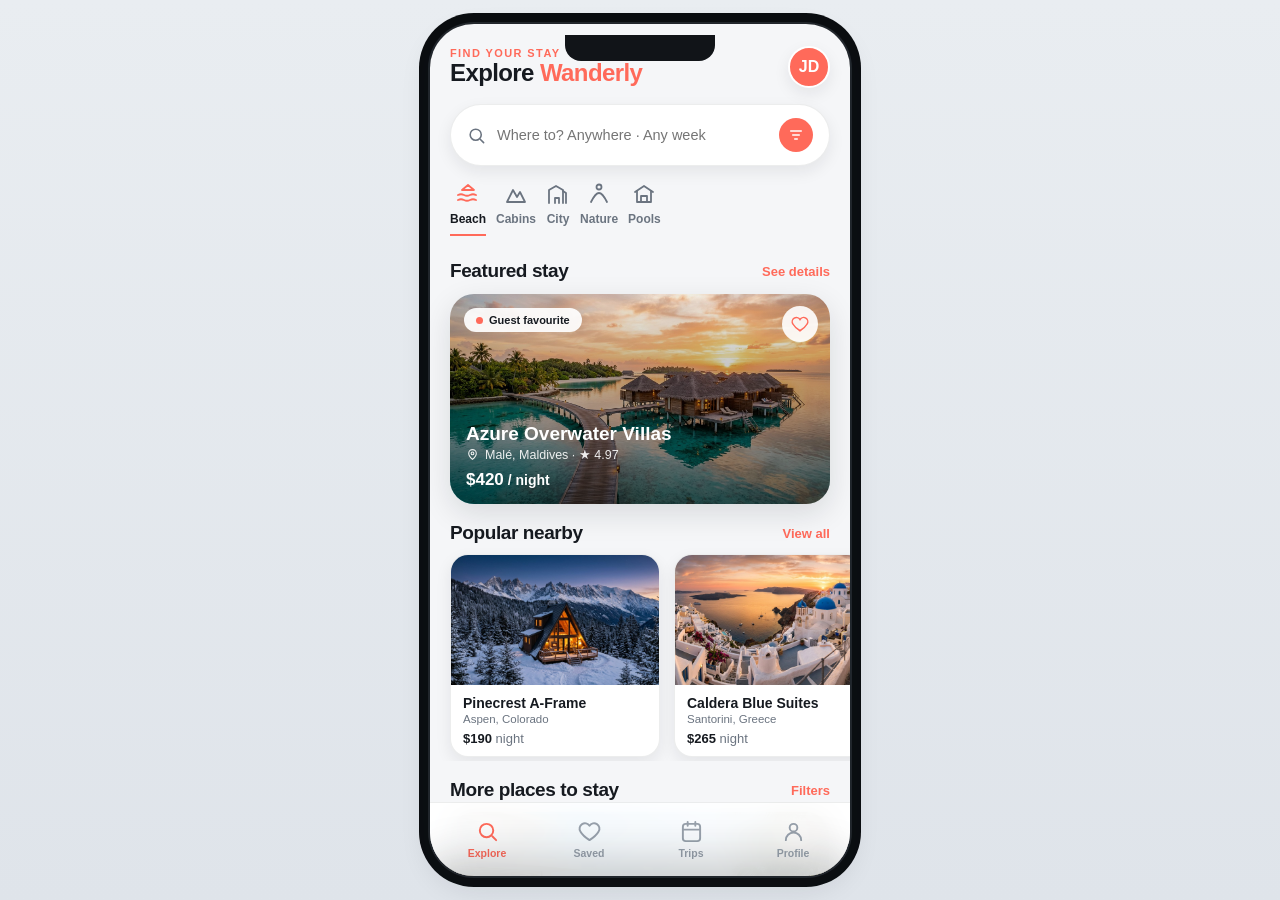
==== commit 3e24eab7: "v1.3: dedicated Saved/Wishlists screen (7 screens), heart sync, empty state + Fiverr gig gallery ban" ====
--- a/index.html
+++ b/index.html
@@ -22,9 +22,9 @@
         <button class="avatar letter" data-go="profile" aria-label="Profile">JD</button>
       </div>
 
-      <div class="searchbar">
+      <div class="searchbar" data-go="search" role="button" tabindex="0" aria-label="Open search">
         <svg viewBox="0 0 24 24" fill="none" stroke="currentColor" stroke-width="2" stroke-linecap="round"><circle cx="11" cy="11" r="7"/><path d="M21 21l-4-4"/></svg>
-        <input placeholder="Where to? Anywhere · Any week" aria-label="Search destinations" />
+        <input placeholder="Where to? Anywhere · Any week" aria-label="Search destinations" readonly />
         <span class="filter"><svg viewBox="0 0 24 24" fill="none" stroke="currentColor" stroke-width="2" stroke-linecap="round"><path d="M4 6h16M7 12h10M10 18h4"/></svg></span>
       </div>
 
@@ -88,6 +88,18 @@
       </div>
     </main>
 
+    <!-- ===================== SAVED / WISHLIST ===================== -->
+    <main class="screen" id="s-saved" aria-label="Saved stays">
+      <div class="top"><div><h1 style="font-size:24px">Wishlists</h1><p class="muted" style="font-size:12.5px;margin-top:2px" id="savedCount">2 saved stays</p></div></div>
+      <div class="listings" id="savedList" style="padding-top:8px"><!-- rendered by JS --></div>
+      <div class="empty hidden" id="savedEmpty">
+        <div class="e-ic"><svg viewBox="0 0 24 24" fill="none" stroke="currentColor" stroke-width="2"><path d="M12 21s-7-4.5-9.5-9A5.2 5.2 0 0 1 12 6a5.2 5.2 0 0 1 9.5 6c-2.5 4.5-9.5 9-9.5 9Z"/></svg></div>
+        <b>No saved stays yet</b>
+        <p>Tap the heart on any stay you love and it will show up here.</p>
+        <button class="sheet-btn primary" data-go="explore" style="flex:none;padding:12px 22px;margin-top:4px">Start exploring</button>
+      </div>
+    </main>
+
     <!-- ===================== PROPERTY DETAIL ===================== -->
     <main class="screen" id="s-detail" aria-label="Property detail" style="padding-bottom:calc(env(safe-area-inset-bottom) + 92px)">
       <div class="gallery">
@@ -211,7 +223,7 @@
       <div class="list-card">
         <button class="list-row" data-sheet="personal"><span class="ic"><svg viewBox="0 0 24 24" fill="none" stroke="currentColor" stroke-width="2" stroke-linecap="round"><circle cx="12" cy="8" r="4"/><path d="M4 21a8 8 0 0 1 16 0"/></svg></span><b>Personal information</b><span class="chev">›</span></button>
         <button class="list-row" data-go="trips"><span class="ic"><svg viewBox="0 0 24 24" fill="none" stroke="currentColor" stroke-width="2" stroke-linecap="round"><rect x="3" y="4" width="18" height="18" rx="3"/><path d="M3 10h18M8 2v4M16 2v4"/></svg></span><b>My trips</b><span class="chev">›</span></button>
-        <button class="list-row" data-go="search"><span class="ic"><svg viewBox="0 0 24 24" fill="none" stroke="currentColor" stroke-width="2"><path d="M12 21s-7-4.5-9.5-9A5.2 5.2 0 0 1 12 6a5.2 5.2 0 0 1 9.5 6c-2.5 4.5-9.5 9-9.5 9Z"/></svg></span><b>Wishlists</b><span class="chev">›</span></button>
+        <button class="list-row" data-go="saved"><span class="ic"><svg viewBox="0 0 24 24" fill="none" stroke="currentColor" stroke-width="2"><path d="M12 21s-7-4.5-9.5-9A5.2 5.2 0 0 1 12 6a5.2 5.2 0 0 1 9.5 6c-2.5 4.5-9.5 9-9.5 9Z"/></svg></span><b>Wishlists</b><span class="chev">›</span></button>
         <button class="list-row" data-sheet="payments"><span class="ic"><svg viewBox="0 0 24 24" fill="none" stroke="currentColor" stroke-width="2"><rect x="2" y="5" width="20" height="14" rx="3"/><path d="M2 10h20"/></svg></span><b>Payment methods</b><span class="chev">›</span></button>
       </div>
       <div class="section-head"><div class="sec-title">Settings</div></div>
@@ -225,7 +237,7 @@
     <!-- ===================== BOTTOM NAV ===================== -->
     <nav class="nav" aria-label="Primary">
       <button class="nav-item is-active" data-go="explore" aria-current="page"><svg viewBox="0 0 24 24" fill="none" stroke="currentColor" stroke-width="2" stroke-linecap="round"><circle cx="11" cy="11" r="7"/><path d="M21 21l-4-4"/></svg>Explore</button>
-      <button class="nav-item" data-go="search"><svg viewBox="0 0 24 24" fill="none" stroke="currentColor" stroke-width="2" stroke-linecap="round" stroke-linejoin="round"><path d="M12 21s-7-4.5-9.5-9A5.2 5.2 0 0 1 12 6a5.2 5.2 0 0 1 9.5 6c-2.5 4.5-9.5 9-9.5 9Z"/></svg>Saved</button>
+      <button class="nav-item" data-go="saved"><svg viewBox="0 0 24 24" fill="none" stroke="currentColor" stroke-width="2" stroke-linecap="round" stroke-linejoin="round"><path d="M12 21s-7-4.5-9.5-9A5.2 5.2 0 0 1 12 6a5.2 5.2 0 0 1 9.5 6c-2.5 4.5-9.5 9-9.5 9Z"/></svg>Saved</button>
       <button class="nav-item" data-go="trips"><svg viewBox="0 0 24 24" fill="none" stroke="currentColor" stroke-width="2" stroke-linecap="round" stroke-linejoin="round"><rect x="3" y="4" width="18" height="18" rx="3"/><path d="M3 10h18M8 2v4M16 2v4"/></svg>Trips</button>
       <button class="nav-item" data-go="profile"><svg viewBox="0 0 24 24" fill="none" stroke="currentColor" stroke-width="2" stroke-linecap="round" stroke-linejoin="round"><circle cx="12" cy="8" r="4"/><path d="M4 21a8 8 0 0 1 16 0"/></svg>Profile</button>
     </nav>
--- a/css/styles.css
+++ b/css/styles.css
@@ -111,6 +111,7 @@
 .listing .ph img{width:100%;height:100%;object-fit:cover}
 .listing .ph .fav{position:absolute;top:12px;right:12px;width:34px;height:34px;border-radius:50%;background:rgba(255,255,255,.9);display:grid;place-items:center}
 .listing .ph .fav svg{width:17px;height:17px;color:var(--accent)}
+.fav.on svg,.fav-abs.on svg{fill:var(--accent)}
 .listing .ph .badge{position:absolute;top:12px;left:12px;background:rgba(255,255,255,.92);font-size:11px;font-weight:800;padding:5px 11px;border-radius:var(--r-pill);color:var(--text)}
 .listing .body{padding:13px 15px}
 .listing .body .r1{display:flex;align-items:center;justify-content:space-between}
